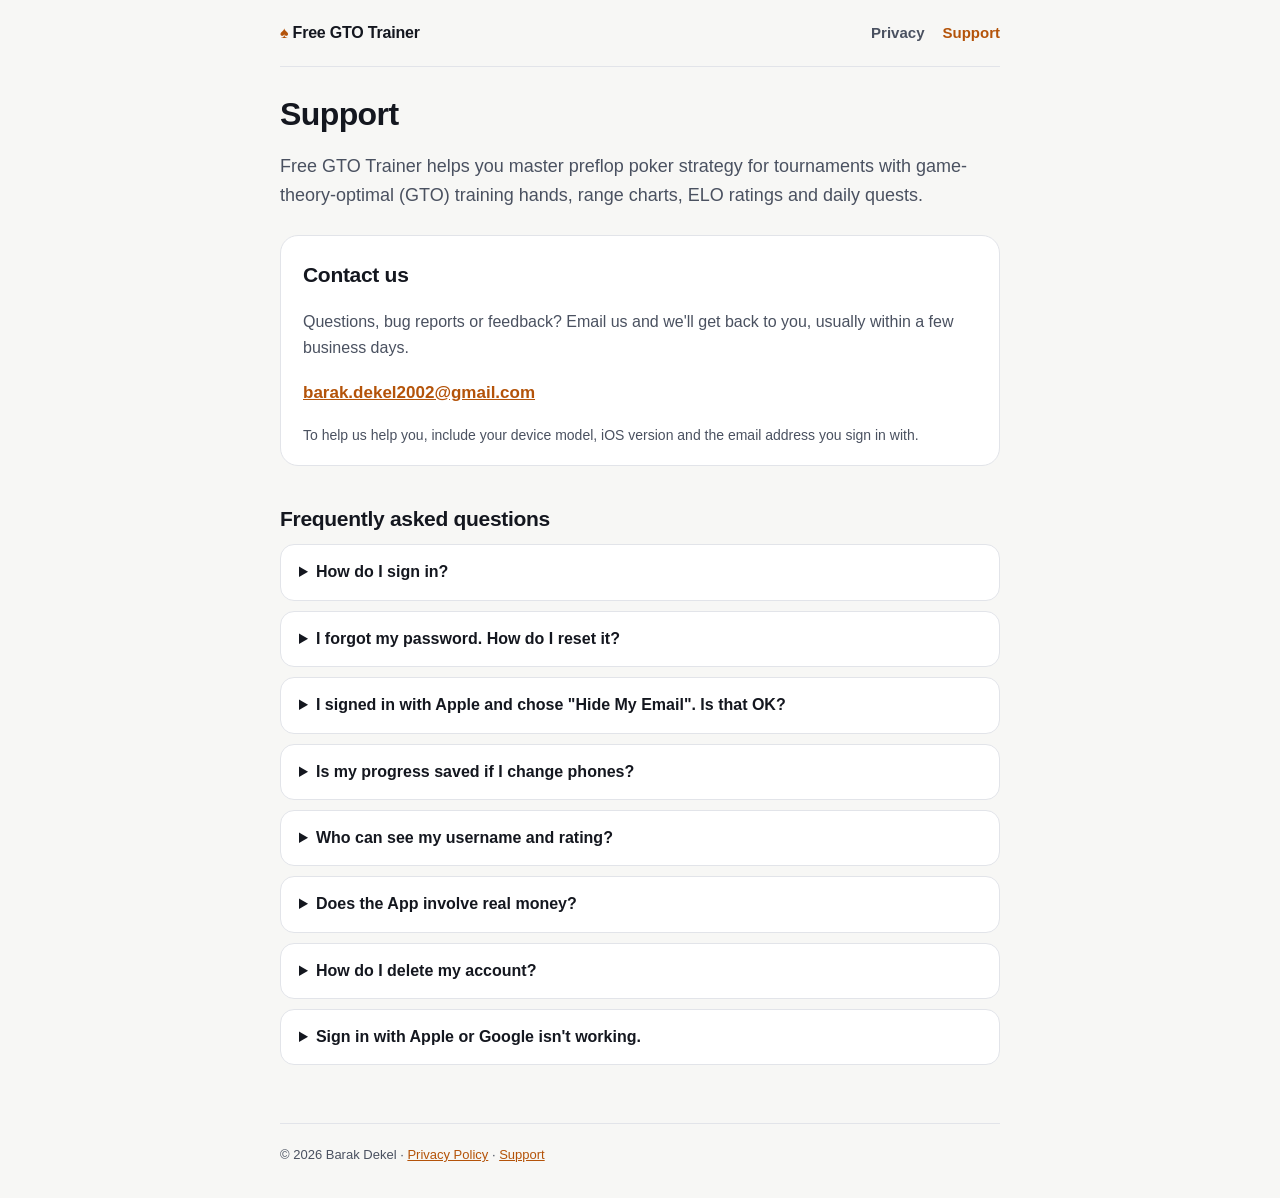
==== support.html @ 1c747b3b "Add Free GTO Trainer privacy policy and support pages Co-Authored-By: Claude Opus 5.5 <noreply@anthr" ====
<!doctype html>
<html lang="en">
<head>
<meta charset="utf-8">
<meta name="viewport" content="width=device-width, initial-scale=1">
<title>Support · Free GTO Trainer</title>
<meta name="description" content="Get help with Free GTO Trainer: sign-in, passwords, account deletion and contact.">
<link rel="stylesheet" href="style.css">
</head>
<body>
<header class="site">
  <a class="brand" href="index.html"><span class="spade" aria-hidden="true">♠</span> Free GTO Trainer</a>
  <nav><a href="privacy.html">Privacy</a><a href="support.html" aria-current="page">Support</a></nav>
</header>

<main>
  <h1>Support</h1>
  <p class="lead">Free GTO Trainer helps you master preflop poker strategy for tournaments with game-theory-optimal (GTO) training hands, range charts, ELO ratings and daily quests.</p>

  <div class="card">
    <h2 class="card-title">Contact us</h2>
    <p>Questions, bug reports or feedback? Email us and we'll get back to you, usually within a few business days.</p>
    <p class="contact"><a href="mailto:barak.dekel2002@gmail.com">barak.dekel2002@gmail.com</a></p>
    <p class="hint">To help us help you, include your device model, iOS version and the email address you sign in with.</p>
  </div>

  <h2>Frequently asked questions</h2>

  <details>
    <summary>How do I sign in?</summary>
    <p>You can sign in with <strong>Apple</strong>, with <strong>Google</strong>, or with an <strong>email and password</strong>. Use the same method each time so you return to the same account and keep your progress.</p>
  </details>

  <details>
    <summary>I forgot my password. How do I reset it?</summary>
    <p>On the log-in screen, tap <strong>Forgot password?</strong>, enter your email and tap <strong>Send reset link</strong>. Open the email <strong>on the same iPhone</strong> and tap the link. The App will open and let you choose a new password. If the email doesn't arrive within a few minutes, check your spam folder, or tap <strong>Resend email</strong>.</p>
    <p>If you signed up with Apple or Google, you don't have a password with us. Just use the same Apple or Google button again.</p>
  </details>

  <details>
    <summary>I signed in with Apple and chose "Hide My Email". Is that OK?</summary>
    <p>Yes. Apple gives us a private relay address that forwards to your real inbox, and your account works normally. If you contact support, mention that you use Hide My Email so we can find your account.</p>
  </details>

  <details>
    <summary>Is my progress saved if I change phones?</summary>
    <p>Yes. Your ELO rating, statistics and quest progress are stored with your account, not on the device. Sign in with the same method on your new phone and everything will be there.</p>
  </details>

  <details>
    <summary>Who can see my username and rating?</summary>
    <p>Your username and ELO rating/score appear on the in-app leaderboard, visible to other signed-in players. Your email address and detailed statistics are private. See our <a href="privacy.html#visible">Privacy Policy</a> for details.</p>
  </details>

  <details>
    <summary>Does the App involve real money?</summary>
    <p>No. Free GTO Trainer is a training tool. There is no real-money gambling, wagering or prizes.</p>
  </details>

  <details id="delete">
    <summary>How do I delete my account?</summary>
    <p>In the App, go to your <strong>Profile</strong>, tap <strong>Delete account</strong>, then <strong>Delete permanently</strong>. This permanently removes your account and all associated data, including your username, ELO rating, statistics and quest progress. It cannot be undone.</p>
    <p>Can't access the App? Email <a href="mailto:barak.dekel2002@gmail.com">barak.dekel2002@gmail.com</a> from the email address on your account and ask us to delete it.</p>
  </details>

  <details>
    <summary>Sign in with Apple or Google isn't working.</summary>
    <p>Make sure you're connected to the internet and that you're signed in to your Apple ID (Settings → your name) or Google account on the device. Then fully close and reopen the App and try again. If it still fails, email us with a screenshot of any error message.</p>
  </details>
</main>

<footer class="site">© 2026 Barak Dekel · <a href="privacy.html">Privacy Policy</a> · <a href="support.html">Support</a></footer>
</body>
</html>
---- style.css ----
/* Shared styles for the hosted Privacy Policy / Support pages.
   Colors follow the app's theme (src/theme/colors.ts). */
:root {
  --bg: #F7F7F5;
  --surface: #FFFFFF;
  --border: #E2E4E9;
  --text: #14171F;
  --text-2: #4A5160;
  --accent: #B45309;
  color-scheme: light;
}
@media (prefers-color-scheme: dark) {
  :root {
    --bg: #0A0C10;
    --surface: #12151C;
    --border: #242A35;
    --text: #F2F4F8;
    --text-2: #8B93A3;
    --accent: #FBBF24;
    color-scheme: dark;
  }
}

* { box-sizing: border-box; }
body {
  margin: 0;
  padding-inline: 20px;
  background: var(--bg);
  color: var(--text);
  font: 16px/1.65 -apple-system, BlinkMacSystemFont, "Segoe UI", Roboto, Helvetica, Arial, sans-serif;
  -webkit-text-size-adjust: 100%;
}
a { color: var(--accent); }

header.site, main, footer.site { max-width: 720px; margin-inline: auto; }
header.site {
  display: flex; flex-wrap: wrap; gap: 12px;
  align-items: center; justify-content: space-between;
  padding-block: 20px; border-bottom: 1px solid var(--border);
}
.brand { font-weight: 800; color: var(--text); text-decoration: none; letter-spacing: -0.2px; }
.spade { color: var(--accent); }
nav { display: flex; gap: 18px; }
nav a { color: var(--text-2); text-decoration: none; font-weight: 600; font-size: 15px; }
nav a[aria-current="page"] { color: var(--accent); }

main { padding-block: 28px 48px; }
h1 { font-size: 32px; line-height: 1.2; letter-spacing: -0.6px; margin: 0 0 6px; }
h2 { font-size: 21px; letter-spacing: -0.3px; margin: 36px 0 8px; }
h3 { font-size: 16px; margin: 22px 0 4px; }
p, li { color: var(--text-2); }
strong { color: var(--text); }
.meta { font-size: 14px; margin-top: 0; }
.lead { font-size: 18px; }

ul.summary {
  background: var(--surface); border: 1.5px solid var(--border); border-radius: 14px;
  padding: 16px 20px 16px 38px;
}
.contact { font-size: 17px; font-weight: 700; color: var(--text); }
.hint { font-size: 14px; }

.card {
  background: var(--surface); border: 1.5px solid var(--border); border-radius: 18px;
  padding: 4px 22px; margin-block: 24px 8px;
}
.card-title { margin-top: 18px; }

details {
  background: var(--surface); border: 1.5px solid var(--border); border-radius: 14px;
  padding: 14px 18px; margin-bottom: 10px;
}
summary { cursor: pointer; font-weight: 700; color: var(--text); }
details[open] summary { margin-bottom: 4px; }
details p { margin-bottom: 4px; }

.home { text-align: center; padding-top: 56px; }
.hero-spade { font-size: 72px; line-height: 1; color: var(--accent); }
.links { display: flex; flex-wrap: wrap; gap: 12px; justify-content: center; margin-top: 28px; }
.button {
  display: inline-block; padding: 12px 22px; border-radius: 14px;
  background: var(--accent); color: var(--bg); font-weight: 800; text-decoration: none;
}
.button.secondary { background: transparent; color: var(--text); border: 1.5px solid var(--border); }

footer.site {
  padding-block: 20px 32px; border-top: 1px solid var(--border);
  font-size: 13px; color: var(--text-2);
}
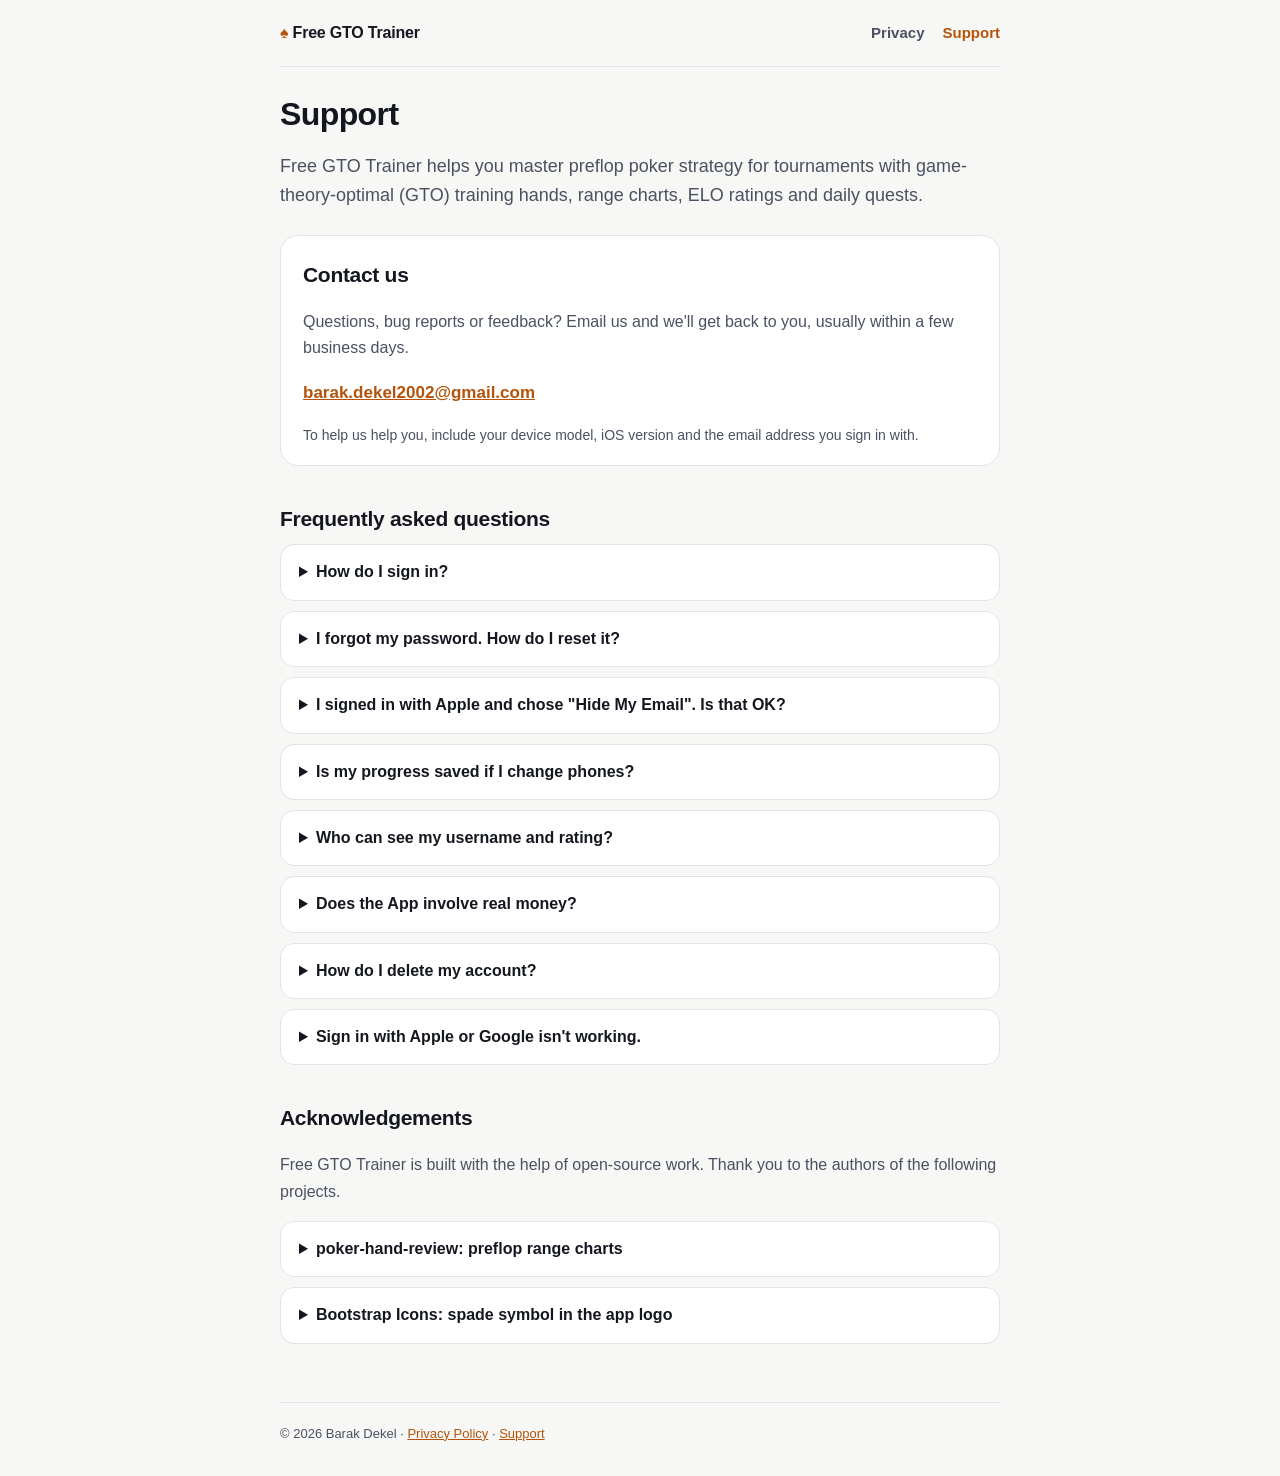
==== commit 2bccc2c7: "Add Acknowledgements with MIT license notices to support page Co-Authored-By: Claude Opus 5.5 <norep" ====
--- a/support.html
+++ b/support.html
@@ -67,6 +67,60 @@
     <summary>Sign in with Apple or Google isn't working.</summary>
     <p>Make sure you're connected to the internet and that you're signed in to your Apple ID (Settings → your name) or Google account on the device. Then fully close and reopen the App and try again. If it still fails, email us with a screenshot of any error message.</p>
   </details>
+<h2 id="acknowledgements">Acknowledgements</h2>
+  <p>Free GTO Trainer is built with the help of open-source work. Thank you to the authors of the following projects.</p>
+
+  <details>
+    <summary>poker-hand-review: preflop range charts</summary>
+    <p>Some of the opening and facing-an-open range charts are adapted from <a href="https://github.com/matthiola0/poker-hand-review">poker-hand-review</a>, used under the MIT License.</p>
+    <pre class="license">MIT License
+
+Copyright (c) 2026 poker-hand-review
+
+Permission is hereby granted, free of charge, to any person obtaining a copy
+of this software and associated documentation files (the &quot;Software&quot;), to deal
+in the Software without restriction, including without limitation the rights
+to use, copy, modify, merge, publish, distribute, sublicense, and/or sell
+copies of the Software, and to permit persons to whom the Software is
+furnished to do so, subject to the following conditions:
+
+The above copyright notice and this permission notice shall be included in all
+copies or substantial portions of the Software.
+
+THE SOFTWARE IS PROVIDED &quot;AS IS&quot;, WITHOUT WARRANTY OF ANY KIND, EXPRESS OR
+IMPLIED, INCLUDING BUT NOT LIMITED TO THE WARRANTIES OF MERCHANTABILITY,
+FITNESS FOR A PARTICULAR PURPOSE AND NONINFRINGEMENT. IN NO EVENT SHALL THE
+AUTHORS OR COPYRIGHT HOLDERS BE LIABLE FOR ANY CLAIM, DAMAGES OR OTHER
+LIABILITY, WHETHER IN AN ACTION OF CONTRACT, TORT OR OTHERWISE, ARISING FROM,
+OUT OF OR IN CONNECTION WITH THE SOFTWARE OR THE USE OR OTHER DEALINGS IN THE
+SOFTWARE.</pre>
+  </details>
+
+  <details>
+    <summary>Bootstrap Icons: spade symbol in the app logo</summary>
+    <p>The spade shape in the app icon and logo is adapted from <a href="https://icons.getbootstrap.com/">Bootstrap Icons</a> ("suit-spade-fill"), used under the MIT License.</p>
+    <pre class="license">The MIT License (MIT)
+
+Copyright (c) 2019-2024 The Bootstrap Authors
+
+Permission is hereby granted, free of charge, to any person obtaining a copy
+of this software and associated documentation files (the &quot;Software&quot;), to deal
+in the Software without restriction, including without limitation the rights
+to use, copy, modify, merge, publish, distribute, sublicense, and/or sell
+copies of the Software, and to permit persons to whom the Software is
+furnished to do so, subject to the following conditions:
+
+The above copyright notice and this permission notice shall be included in all
+copies or substantial portions of the Software.
+
+THE SOFTWARE IS PROVIDED &quot;AS IS&quot;, WITHOUT WARRANTY OF ANY KIND, EXPRESS OR
+IMPLIED, INCLUDING BUT NOT LIMITED TO THE WARRANTIES OF MERCHANTABILITY,
+FITNESS FOR A PARTICULAR PURPOSE AND NONINFRINGEMENT. IN NO EVENT SHALL THE
+AUTHORS OR COPYRIGHT HOLDERS BE LIABLE FOR ANY CLAIM, DAMAGES OR OTHER
+LIABILITY, WHETHER IN AN ACTION OF CONTRACT, TORT OR OTHERWISE, ARISING FROM,
+OUT OF OR IN CONNECTION WITH THE SOFTWARE OR THE USE OR OTHER DEALINGS IN THE
+SOFTWARE.</pre>
+  </details>
 </main>
 
 <footer class="site">© 2026 Barak Dekel · <a href="privacy.html">Privacy Policy</a> · <a href="support.html">Support</a></footer>
--- a/style.css
+++ b/style.css
@@ -87,3 +87,10 @@
   padding-block: 20px 32px; border-top: 1px solid var(--border);
   font-size: 13px; color: var(--text-2);
 }
+
+pre.license {
+  white-space: pre-wrap; overflow-wrap: anywhere;
+  font: 12.5px/1.55 ui-monospace, SFMono-Regular, Menlo, Consolas, monospace;
+  color: var(--text-2); background: var(--bg); border: 1px solid var(--border);
+  border-radius: 10px; padding: 12px 14px; margin: 10px 0 4px;
+}
